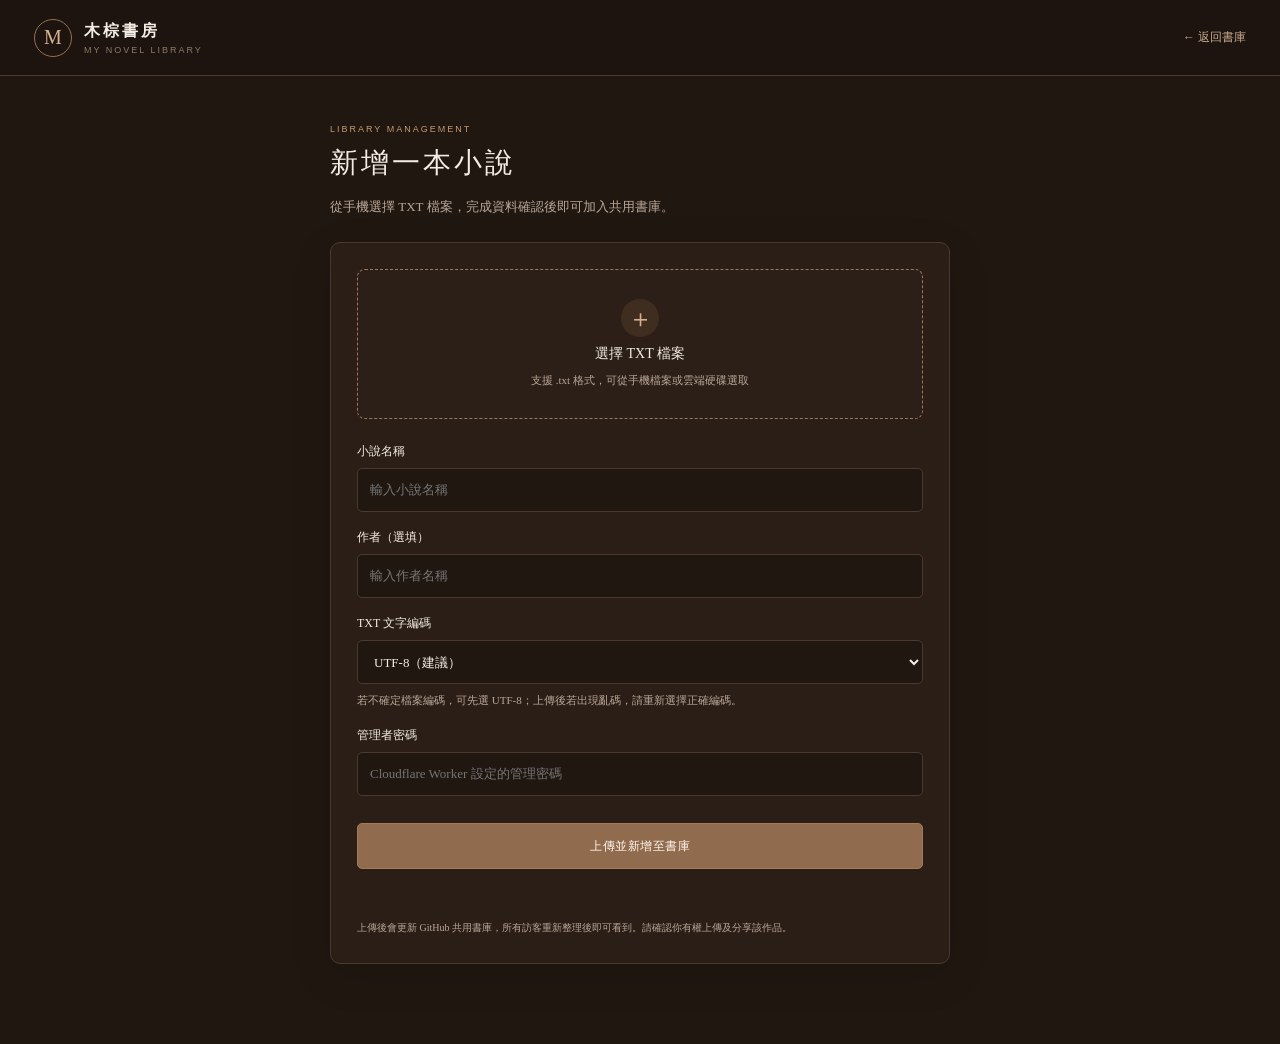
==== admin.html @ bf8888b6 "Add files via upload" ====
<!DOCTYPE html>
<html lang="zh-Hant">
<head>
  <meta charset="UTF-8"><meta name="viewport" content="width=device-width, initial-scale=1.0"><meta name="theme-color" content="#211711">
  <title>新增小說｜木棕書房</title><link rel="stylesheet" href="css/style.css"><link rel="stylesheet" href="css/admin.css">
</head>
<body class="admin-page">
  <header class="topbar admin-topbar"><a class="brand" href="index.html"><span class="brand-mark">M</span><span><strong>木棕書房</strong><small>MY NOVEL LIBRARY</small></span></a><a class="admin-back" href="index.html">← 返回書庫</a></header>
  <main class="admin-main">
    <div class="admin-intro"><span class="eyebrow">LIBRARY MANAGEMENT</span><h1>新增一本小說</h1><p>從手機選擇 TXT 檔案，完成資料確認後即可加入共用書庫。</p></div>
    <form class="upload-card" id="uploadForm">
      <label class="upload-drop" for="novelFile"><span class="upload-symbol">＋</span><strong id="filePrompt">選擇 TXT 檔案</strong><small id="fileMeta">支援 .txt 格式，可從手機檔案或雲端硬碟選取</small><input id="novelFile" type="file" accept=".txt,text/plain" required></label>
      <div class="admin-field"><label for="novelTitle">小說名稱</label><input id="novelTitle" maxlength="160" placeholder="輸入小說名稱" required></div>
      <div class="admin-field"><label for="novelAuthor">作者（選填）</label><input id="novelAuthor" maxlength="100" placeholder="輸入作者名稱"></div>
      <div class="admin-field"><label for="fileEncoding">TXT 文字編碼</label><select id="fileEncoding"><option value="utf-8">UTF-8（建議）</option><option value="gb18030">簡體中文常見編碼（GBK／GB18030）</option><option value="big5">繁體中文（Big5）</option><option value="utf-16le">UTF-16 LE</option><option value="utf-16be">UTF-16 BE</option></select><small>若不確定檔案編碼，可先選 UTF-8；上傳後若出現亂碼，請重新選擇正確編碼。</small></div>
      <div class="admin-field"><label for="adminPassword">管理者密碼</label><input id="adminPassword" type="password" autocomplete="current-password" placeholder="Cloudflare Worker 設定的管理密碼" required></div>
      <div class="upload-progress hidden" id="uploadProgress"><div class="progress-track"><span id="progressFill"></span></div><small id="progressLabel">準備上傳…</small></div>
      <button class="primary-button upload-submit" id="uploadButton" type="submit">上傳並新增至書庫</button>
      <p class="upload-message" id="uploadMessage" role="status"></p>
      <p class="admin-footnote">上傳後會更新 GitHub 共用書庫，所有訪客重新整理後即可看到。請確認你有權上傳及分享該作品。</p>
    </form>
  </main>
  <script src="js/upload-config.js"></script><script src="js/upload.js"></script>
</body></html>
---- css/style.css ----
:root{--bg:#211711;--panel:#2b1e17;--panel2:#34251c;--line:#4b382c;--text:#f3ece4;--muted:#b9a797;--soft:#8f7968;--accent:#c49a70;--accent2:#8d6548;--reader-font:19px;--reader-line:2.1}
*{box-sizing:border-box}body{margin:0;background:var(--bg);color:var(--text);font-family:"Noto Serif TC","Microsoft JhengHei",serif;min-height:100vh}
button,input{font:inherit}button{cursor:pointer;color:inherit}.topbar{height:76px;border-bottom:1px solid var(--line);display:flex;align-items:center;justify-content:space-between;padding:0 34px;background:#1d140f;position:sticky;top:0;z-index:5}
.brand{display:flex;align-items:center;gap:12px;color:var(--text);text-decoration:none}.brand-mark{width:38px;height:38px;border:1px solid #947052;border-radius:50%;display:grid;place-items:center;color:#d6b28f;font-size:20px}.brand strong{display:block;font-size:16px;letter-spacing:3px;font-weight:600}.brand small{display:block;color:var(--soft);font:9px Arial;letter-spacing:2px;margin-top:3px}
.top-actions{display:flex;align-items:center;gap:9px}.local-indicator{font:11px sans-serif;color:#b9a797;margin-right:12px}.local-indicator i{display:inline-block;width:6px;height:6px;border-radius:50%;background:#8da17c;margin-right:7px}
.icon-button{border:1px solid transparent;background:transparent;color:#d4c3b5;border-radius:7px;min-width:36px;height:36px;font:18px sans-serif}.icon-button:hover{background:#3b2a20;border-color:#5b4433}
.app-shell{display:flex;min-height:calc(100vh - 76px)}.sidebar{width:310px;flex:0 0 310px;background:var(--panel);border-right:1px solid var(--line);padding:28px 22px 18px;display:flex;flex-direction:column;min-height:calc(100vh - 76px)}
.sidebar-heading{display:flex;align-items:end;justify-content:space-between;margin-bottom:22px}.eyebrow{font:9px Arial,sans-serif;letter-spacing:2px;color:var(--accent);display:block}.sidebar h2{font-size:22px;font-weight:500;letter-spacing:2px;margin:7px 0 0}.book-count{font:11px sans-serif;color:var(--muted)}
.search-box{height:40px;border:1px solid #574333;background:#241913;border-radius:6px;display:flex;align-items:center;padding:0 11px;gap:8px;color:var(--muted)}.search-box span{font-size:21px}.search-box input{background:none;border:0;outline:0;color:var(--text);width:100%;font-size:12px}.search-box input::placeholder{color:#8f7b6b}
.sidebar-tools{display:flex;gap:7px;margin:13px 0 18px}.primary-button,.secondary-button{border-radius:5px;padding:10px 12px;font-size:12px;letter-spacing:.5px}.primary-button{background:#916b4d;border:1px solid #a47b59;color:#fff8f0}.primary-button:hover{background:#a17a59}.secondary-button{background:transparent;border:1px solid #72563f;color:#d7c5b5}.secondary-button:hover{background:#443126}.sidebar-tools .primary-button{flex:1}.sidebar-tools .secondary-button{white-space:nowrap}
.filter-row{display:flex;gap:6px;border-bottom:1px solid var(--line);padding-bottom:12px}.filter{border:0;background:transparent;color:#a99482;padding:6px 9px;border-radius:4px;font-size:11px}.filter.active,.filter:hover{background:#4a3527;color:#f3e7da}
.library-list{padding-top:10px;flex:1;overflow:auto}.book-item{display:flex;align-items:center;gap:10px;padding:11px 9px;border-radius:5px;cursor:pointer;margin-bottom:3px;border:1px solid transparent}.book-item:hover{background:#3b2a20}.book-item.active{background:#493426;border-color:#604832}.book-cover{width:30px;height:38px;flex:0 0 30px;background:linear-gradient(145deg,#8c674a,#4e3425);border:1px solid #a17b5c;border-radius:2px;display:grid;place-items:center;color:#e8d3bd;font-size:12px}.book-info{min-width:0;flex:1}.book-title{font-size:12px;color:#e8ded4;white-space:nowrap;overflow:hidden;text-overflow:ellipsis}.book-sub{font:10px sans-serif;color:#9c8878;margin-top:4px}.book-fav{color:#d3a87c;font-size:13px}
.empty-library{text-align:center;padding:35px 8px;color:#ad9988}.empty-icon{font-size:28px;color:#86694f}.empty-library p{font-size:13px;margin:10px 0 5px}.empty-library small{font-size:10px}
.sidebar-bottom{border-top:1px solid var(--line);padding-top:15px}.privacy-note{display:flex;gap:9px;color:#b6a18f}.privacy-note>span{font-size:17px;color:#a58a6d}.privacy-note strong{font-size:10px;font-weight:500;display:block}.privacy-note small{font:10px/1.6 sans-serif;color:#8e7b6d;display:block;margin-top:4px}.text-button{background:none;border:0;color:#b99a7c;font-size:11px;padding:8px 0}.text-button:hover{color:#f0d7bd}.sidebar-bottom>.text-button{margin-top:9px;color:#8e7868}
.main-area{flex:1;min-width:0;background:radial-gradient(ellipse at 50% 20%,#302118 0%,#211711 65%)}
.welcome-panel{min-height:calc(100vh - 76px);display:grid;place-items:center;position:relative;overflow:hidden;padding:55px 25px}.welcome-content{position:relative;z-index:1;text-align:center;max-width:520px}.welcome-content h1{font-size:39px;line-height:1.65;font-weight:500;letter-spacing:5px;margin:20px 0}.welcome-content p{color:#bba99a;font-size:13px;line-height:2.1}.welcome-actions{display:flex;justify-content:center;gap:9px;margin-top:28px}.large{padding:13px 20px}.welcome-hint{display:block;color:#7f6b5c;font-size:10px;margin-top:18px}.welcome-decoration{position:absolute;right:7%;bottom:8%;font:700 clamp(45px,8vw,110px)/.88 Arial,sans-serif;color:rgba(201,166,130,.045);letter-spacing:-5px;transform:rotate(-8deg);pointer-events:none}
.reader{max-width:1200px;margin:0 auto;padding:30px 6% 55px}.hidden{display:none!important}.reader-topline{display:flex;justify-content:space-between;align-items:center;border-bottom:1px solid #49372b;padding-bottom:15px}.breadcrumbs{font-size:11px;color:#9f8a79}.breadcrumbs b{margin:0 9px;color:#67503d}.breadcrumbs span:last-child{color:#d6c3b2}.reader-actions{display:flex;gap:5px}.reader-heading{text-align:center;padding:44px 0 30px}.reader-heading h1{font-size:30px;font-weight:500;letter-spacing:3px;margin:12px 0}.reader-heading p{font-size:11px;color:#9f8b7a}.reading-progress{height:2px;background:#49372b;max-width:780px;margin:0 auto 25px}.reading-progress div{height:100%;width:0;background:#bd946d;transition:width .2s}
.reader-body{display:grid;grid-template-columns:160px minmax(0,720px);justify-content:center;gap:48px}.chapter-nav{position:sticky;top:105px;align-self:start;max-height:65vh;overflow:auto}.chapter-label{font-size:10px;color:#b99a7c;letter-spacing:1px;display:block;margin-bottom:12px}.chapter-link{display:block;width:100%;text-align:left;padding:7px 8px;border:0;border-left:1px solid #5a4433;background:none;color:#a99483;font-size:10px;line-height:1.5}.chapter-link:hover{color:#f2dfcc;border-left-color:#c59a71}.chapter-nav small{color:#806e60;font-size:10px}
.novel-content{font-size:var(--reader-font);line-height:var(--reader-line);letter-spacing:.35px;color:#eee5dc;white-space:pre-wrap;overflow-wrap:anywhere;word-break:normal;padding:0 4px 70px}.novel-content .chapter-heading{color:#d8b894;font-size:1.12em;display:block;margin:2.4em 0 1.2em;font-weight:600;scroll-margin-top:100px}.novel-content p{margin:0 0 1.25em}.reader-footer{max-width:780px;margin:0 auto;border-top:1px solid #49372b;display:flex;justify-content:space-between;align-items:center;color:#947f6e;font:10px sans-serif;padding-top:14px}
.settings-popover{position:fixed;right:28px;top:68px;width:245px;background:#34251c;border:1px solid #6a503b;box-shadow:0 12px 35px #0008;border-radius:8px;padding:16px;z-index:10}.popover-title{font-size:13px;display:flex;justify-content:space-between;margin-bottom:16px}.close-button{background:none;border:0;color:#cbb7a5;font-size:20px}.settings-popover label{display:block;color:#c8b5a4;font-size:11px;margin:15px 0}.setting-control{display:flex;align-items:center;justify-content:space-between;margin-top:9px}.setting-control button{background:#4b3527;border:1px solid #6a503b;border-radius:4px;width:30px;height:27px}.setting-control span{font:11px sans-serif;color:#e8d8c8}.theme-options{display:flex;gap:10px;margin-top:10px}.theme-swatch{width:30px;height:30px;border-radius:50%;border:2px solid transparent}.theme-swatch.selected{outline:1px solid #d2b18e;outline-offset:3px}.theme-swatch[data-theme=coffee]{background:#211711}.theme-swatch[data-theme=black]{background:#050505}.theme-swatch[data-theme=paper]{background:#e9dfcf}
.toast{position:fixed;bottom:25px;left:50%;transform:translate(-50%,15px);background:#493426;border:1px solid #806044;color:#f4e8dc;padding:10px 17px;border-radius:6px;font-size:11px;opacity:0;pointer-events:none;transition:.25s;z-index:20}.toast.show{opacity:1;transform:translate(-50%,0)}
.mobile-menu{display:none}
body.theme-black{--bg:#101010;--panel:#181818;--panel2:#222;--line:#383838}.theme-black .main-area{background:#101010}.theme-black .novel-content{color:#eee}.theme-black .sidebar{background:#181818}
body.theme-paper{--bg:#e9dfcf;--panel:#e1d4c2;--panel2:#d8c9b6;--line:#c4b39e;--text:#3b2b20;--muted:#766453}.theme-paper .topbar{background:#e1d4c2}.theme-paper .brand,.theme-paper .icon-button{color:#4b382b}.theme-paper .main-area{background:#e9dfcf}.theme-paper .reader-heading h1,.theme-paper .novel-content{color:#3b2b20}.theme-paper .breadcrumbs,.theme-paper .reader-heading p{color:#776554}.theme-paper .sidebar{background:#e1d4c2}.theme-paper .book-title{color:#49372b}.theme-paper .search-box{background:#eee5d8}.theme-paper .search-box input{color:#3b2b20}
@media(max-width:800px){.sidebar{width:270px;flex-basis:270px}.reader-body{grid-template-columns:125px minmax(0,1fr);gap:25px}.reader{padding-left:4%;padding-right:4%}}
@media(max-width:620px){.topbar{height:64px;padding:0 14px}.mobile-menu{display:block;margin-right:8px}.brand{margin-right:auto}.local-indicator{font-size:0;margin-right:0}.local-indicator i{width:7px;height:7px}.app-shell{min-height:calc(100vh - 64px)}.sidebar{position:fixed;z-index:8;top:64px;bottom:0;left:0;width:min(86vw,320px);transform:translateX(-105%);transition:transform .25s;box-shadow:12px 0 30px #0006}.sidebar.open{transform:translateX(0)}.welcome-panel{min-height:calc(100vh - 64px)}.welcome-content h1{font-size:30px}.welcome-actions{flex-direction:column;align-items:stretch}.reader{padding:20px 18px 40px}.reader-heading{padding:30px 0 20px}.reader-heading h1{font-size:24px}.reader-body{display:block}.chapter-nav{position:static;max-height:none;margin-bottom:25px;border:1px solid #4b382c;border-radius:6px;padding:12px}.chapter-nav #chapterList{display:flex;overflow:auto;gap:5px}.chapter-link{white-space:nowrap;border-left:0;border-bottom:1px solid #5a4433;width:auto}.novel-content{padding:0 1px 50px}.reader-footer{margin-top:15px}.settings-popover{right:12px;top:60px}.sidebar-bottom{padding-bottom:12px}}

/* Password entrance */
.login-screen{min-height:100vh;display:grid;place-items:center;padding:28px;background:radial-gradient(ellipse at 50% 38%,#38271c 0%,#211711 58%,#1a120e 100%)}
.login-card{width:min(100%,420px);padding:48px 42px 38px;text-align:center;background:rgba(43,30,23,.88);border:1px solid #5a4331;border-radius:10px;box-shadow:0 24px 80px #0005}
.login-mark{width:58px;height:58px;border:1px solid #947052;border-radius:50%;display:grid;place-items:center;margin:0 auto 24px;color:#d6b28f;font-size:27px}
.login-card h1{font-size:30px;font-weight:500;letter-spacing:7px;margin:13px 0 12px}.login-card p{font-size:12px;line-height:2;color:#bba99a;margin:0 0 27px}.login-form{text-align:left}.login-form label{display:block;color:#c8b5a4;font-size:11px;margin-bottom:8px}.login-form input{width:100%;height:45px;padding:0 13px;background:#201610;border:1px solid #624a36;border-radius:5px;color:#f3ece4;outline:none;font-size:13px}.login-form input:focus{border-color:#c49a70;box-shadow:0 0 0 2px #c49a7022}.login-button{width:100%;margin-top:13px;height:44px}.login-error{min-height:20px;margin-top:9px;color:#e0a08e;font-size:11px;text-align:center}.login-card>small{display:block;margin-top:20px;color:#806b59;font:9px Arial;letter-spacing:1.5px}.sidebar-footnote{font:10px/1.6 sans-serif;color:#806e60;margin-top:12px}.top-actions{gap:12px}.is-favorite{color:#e1ae83!important}.theme-paper .login-card{background:#e1d4c2;border-color:#b9a58d}.theme-paper .login-card h1,.theme-paper .login-form label{color:#49372b}.theme-paper .login-card p{color:#766453}.theme-paper .login-form input{background:#eee5d8;color:#3b2b20;border-color:#c4b39e}
@media(max-width:620px){.login-card{padding:38px 25px 30px}.login-card h1{font-size:27px}.sidebar-footnote{padding-bottom:10px}}

.encoding-select{display:block;width:100%;margin-top:8px;padding:8px 9px;background:#211711;color:#eadccd;border:1px solid #6a503b;border-radius:5px;font:12px sans-serif;outline:none}
.encoding-select:focus{border-color:#c49b70}
.encoding-help{display:block;margin-top:7px;color:#a9927e;font-size:10px;line-height:1.6}

/* Reading comfort updates: persistent controls, collapsible library, responsive layout */
.mobile-menu{display:inline-grid;place-items:center;margin-right:12px}
.reader{max-width:1200px}
.reader-toolbar{position:sticky;top:76px;z-index:4;display:flex;align-items:center;justify-content:center;gap:14px;flex-wrap:wrap;margin:12px auto 0;padding:10px 14px;background:rgba(43,30,23,.96);border:1px solid #5b4433;border-radius:8px;box-shadow:0 8px 22px #0003;backdrop-filter:blur(10px)}
.toolbar-caption{font-size:11px;color:#d1b18f;letter-spacing:1px}
.toolbar-group{display:flex;align-items:center;gap:7px;color:#bda995;font-size:11px}
.toolbar-group button{width:27px;height:26px;border:1px solid #6a503b;border-radius:4px;background:#4b3527;color:#f1e5d8}
.toolbar-group strong{min-width:38px;text-align:center;color:#eee0d0;font:11px sans-serif}
.toolbar-encoding{display:flex;align-items:center;gap:7px;color:#bda995;font-size:11px}
.reader-toolbar .encoding-select{width:auto;min-width:130px;margin:0;padding:6px 8px}
.toolbar-themes{display:flex;align-items:center;gap:9px;padding-left:5px}
.toolbar-themes .theme-swatch{width:21px;height:21px}
.page-jump-controls{position:fixed;right:22px;bottom:26px;z-index:9;display:flex;flex-direction:column;gap:8px}
.page-jump-controls button{width:42px;height:42px;border:1px solid #8b6a4d;border-radius:50%;background:rgba(52,37,28,.94);color:#f2dfcc;font-size:21px;box-shadow:0 4px 14px #0005;backdrop-filter:blur(8px)}
.page-jump-controls button:hover{background:#765337}
.chapter-nav.is-hidden{display:none!important}
.reader-body.no-chapters{grid-template-columns:minmax(0,780px);gap:0}
.reader-body.no-chapters .novel-content{width:100%}
.novel-content p{content-visibility:auto;contain-intrinsic-size:auto 3em}
#appRoot.sidebar-collapsed .sidebar{display:none}
#appRoot.sidebar-collapsed .main-area{width:100%}
#appRoot.sidebar-collapsed .reader{max-width:1040px}
#appRoot.sidebar-collapsed .reader-body{grid-template-columns:minmax(0,780px);gap:0}
#appRoot.sidebar-collapsed .chapter-nav{display:none}
.theme-black .reader-toolbar{background:rgba(24,24,24,.97);border-color:#444}
.theme-paper .reader-toolbar{background:rgba(225,212,194,.97);border-color:#c4b39e}
.theme-paper .toolbar-group,.theme-paper .toolbar-encoding,.theme-paper .toolbar-caption{color:#594332}
.theme-paper .toolbar-group strong{color:#3b2b20}
.theme-paper .toolbar-group button{background:#d2c0aa;color:#3b2b20;border-color:#b49e83}
.theme-paper .reader-toolbar .encoding-select{background:#eee5d8;color:#3b2b20;border-color:#c4b39e}
.theme-paper .page-jump-controls button{background:rgba(225,212,194,.96);color:#49372b;border-color:#b49e83}
@media(max-width:800px){.reader-toolbar{top:64px;gap:9px;padding:9px}.toolbar-caption{display:none}.reader{max-width:100%}}
@media(max-width:620px){
  .topbar{position:sticky;top:0;z-index:10}
  .mobile-menu{display:inline-grid;flex:0 0 36px}
  .app-shell{display:block}
  .sidebar{top:64px;z-index:12;width:min(86vw,330px);height:calc(100dvh - 64px);min-height:0;overflow:hidden}
  .sidebar.open{transform:translateX(0)}
  .main-area{width:100%;min-height:calc(100dvh - 64px)}
  .reader{padding:14px 14px 35px}
  .reader-toolbar{position:sticky;top:64px;justify-content:space-between;gap:8px;margin:8px 0 0;padding:8px;background:rgba(43,30,23,.98)}
  .toolbar-group{gap:5px;font-size:10px}
  .toolbar-group button{width:26px;height:27px}
  .toolbar-group strong{min-width:34px;font-size:10px}
  .toolbar-encoding{flex:1 1 100%;justify-content:space-between}
  .reader-toolbar .encoding-select{flex:1;max-width:70%;min-width:0}
  .toolbar-themes{gap:10px}
  .toolbar-themes .theme-swatch{width:19px;height:19px}
  .reader-heading{padding:24px 0 18px}
  .reader-heading h1{font-size:22px;line-height:1.6;letter-spacing:1px;overflow-wrap:anywhere}
  .reader-body{display:block}
  .chapter-nav{margin-bottom:18px;padding:10px}
  .novel-content{font-size:var(--reader-font);line-height:var(--reader-line);letter-spacing:.15px;padding:0 0 60px}
  .page-jump-controls{right:12px;bottom:16px;gap:7px}
  .page-jump-controls button{width:38px;height:38px;font-size:19px}
  .reader-footer{font-size:9px}
  #appRoot.sidebar-collapsed .reader-body{display:block}
}
@media(prefers-reduced-motion:reduce){*,*::before,*::after{scroll-behavior:auto!important;transition:none!important}}

#appRoot.hidden ~ .page-jump-controls{display:none}


/* V3 refinements: floating reader settings and persistent library header */
@media (min-width:621px){
  .sidebar{position:sticky;top:76px;height:calc(100vh - 76px);min-height:0;align-self:flex-start;overflow:hidden}
  .sidebar-heading,.sidebar>.search-box,.sidebar>.filter-row{flex:0 0 auto}
  .library-list{min-height:0}
}
.reader-toolbar{position:fixed;top:50%;right:78px;transform:translateY(-50%);width:min(330px,calc(100vw - 110px));max-height:min(78vh,680px);overflow:auto;display:none;flex-direction:column;align-items:stretch;justify-content:flex-start;gap:14px;margin:0;padding:17px;background:rgba(43,30,23,.98);z-index:14}
.reader-toolbar.open{display:flex}
.reader-toolbar .toolbar-group{justify-content:space-between}
.reader-toolbar .toolbar-encoding{justify-content:space-between;flex-wrap:wrap}
.reader-toolbar .encoding-select{flex:1;min-width:0}
.reader-toolbar .toolbar-themes{justify-content:flex-start;padding:0}
.settings-fab{position:fixed;right:22px;top:50%;transform:translateY(-50%);z-index:15;width:46px;height:46px;border-radius:50%;border:1px solid #a17b5c;background:rgba(52,37,28,.97);color:#f2dfcc;font:600 15px Georgia,serif;letter-spacing:-1px;box-shadow:0 4px 16px #0006;backdrop-filter:blur(8px)}
.settings-fab:hover,.settings-fab[aria-expanded="true"]{background:#765337}
.theme-paper .settings-fab{background:rgba(225,212,194,.98);color:#49372b;border-color:#b49e83}
#appRoot.sidebar-collapsed .sidebar{display:none}
@media(max-width:620px){
  .sidebar{position:fixed;display:flex;top:64px;left:0;bottom:0;height:calc(100dvh - 64px);min-height:0;overflow:hidden}
  #appRoot.sidebar-collapsed .sidebar{display:flex!important;transform:translateX(-105%)}
  #appRoot.sidebar-collapsed .sidebar.open{transform:translateX(0)}
  .sidebar-heading{position:sticky;top:0;z-index:2;background:var(--panel);padding:0 0 12px;margin:0 0 12px}
  .sidebar>.search-box{position:sticky;top:55px;z-index:2;background:var(--panel);padding-bottom:10px}
  .sidebar>.filter-row{position:sticky;top:105px;z-index:2;background:var(--panel);padding:0 0 12px}
  .library-list{min-height:0;overflow-y:auto;overscroll-behavior:contain}
  .reader-toolbar{top:50%;right:64px;width:min(300px,calc(100vw - 82px));max-height:72dvh;transform:translateY(-50%);gap:12px;padding:14px}
  .settings-fab{right:12px;width:42px;height:42px}
  .reader-toolbar .toolbar-caption{display:block}
  .reader-toolbar .toolbar-encoding{flex:0 0 auto}
  .reader-toolbar .encoding-select{max-width:62%}
  .page-jump-controls{right:12px;bottom:14px}
}

/* V5: translucent floating controls for clearer reading visibility */
.settings-fab,
.page-jump-controls button{
  background:rgba(52,37,28,.48);
  border-color:rgba(193,157,120,.58);
  box-shadow:0 3px 12px rgba(0,0,0,.22);
  backdrop-filter:blur(5px);
  -webkit-backdrop-filter:blur(5px);
}
.settings-fab:hover,.settings-fab[aria-expanded="true"],
.page-jump-controls button:hover{
  background:rgba(118,83,55,.78);
}
.theme-paper .settings-fab,
.theme-paper .page-jump-controls button{
  background:rgba(225,212,194,.58);
  border-color:rgba(180,158,131,.72);
}

/* V6: reduce the default floating-control background opacity to 10% */
.settings-fab,
.page-jump-controls button{
  background:rgba(52,37,28,.10);
}
.theme-paper .settings-fab,
.theme-paper .page-jump-controls button{
  background:rgba(225,212,194,.10);
}

/* Mobile-friendly library management entry */
.manage-link{display:inline-flex;align-items:center;justify-content:center;padding:8px 11px;border:1px solid #806147;border-radius:6px;color:#d9b895;text-decoration:none;font-size:11px;white-space:nowrap;transition:.2s}
.manage-link:hover{background:#765337;color:#fff}
@media(max-width:620px){.top-actions{gap:6px}.local-indicator{display:none}.manage-link{font-size:10px;padding:7px 9px}}
---- css/admin.css ----
.admin-page{min-height:100vh;background:var(--bg);color:var(--text)}.admin-topbar{justify-content:space-between}.admin-back{color:#c6a98e;text-decoration:none;font-size:12px}.admin-main{width:min(620px,calc(100% - 32px));margin:48px auto 80px}.admin-intro{margin-bottom:24px}.admin-intro h1{font-size:28px;font-weight:500;letter-spacing:3px;margin:10px 0}.admin-intro p{color:var(--muted);font-size:13px;line-height:1.8}.upload-card{padding:26px;background:var(--panel);border:1px solid var(--line);border-radius:10px;box-shadow:0 12px 40px #0002}.upload-drop{display:flex;min-height:150px;align-items:center;justify-content:center;flex-direction:column;gap:8px;border:1px dashed #9b795d;border-radius:8px;background:#34251c33;text-align:center;padding:20px;cursor:pointer;margin-bottom:24px}.upload-drop input{position:absolute;width:1px;height:1px;opacity:0}.upload-symbol{display:grid;place-items:center;width:38px;height:38px;border-radius:50%;background:#8a654733;color:#d5b08d;font-size:25px}.upload-drop strong{font-size:14px;font-weight:500}.upload-drop small,.admin-field small{font-size:11px;line-height:1.7;color:var(--muted)}.admin-field{margin:17px 0}.admin-field>label{display:block;font-size:12px;color:var(--text);margin-bottom:8px}.admin-field input,.admin-field select{box-sizing:border-box;width:100%;height:44px;padding:0 12px;border:1px solid var(--line);border-radius:5px;background:var(--bg);color:var(--text);font-size:13px;font-family:inherit;outline:none}.admin-field input:focus,.admin-field select:focus{border-color:#b18a65;box-shadow:0 0 0 2px #b18a6522}.admin-field small{display:block;margin-top:7px}.upload-submit{width:100%;height:46px;margin-top:10px}.upload-submit:disabled{opacity:.55;cursor:wait}.upload-message{min-height:20px;text-align:center;font-size:12px;line-height:1.7;margin:12px 0 0}.upload-message.success{color:#9fbd91}.upload-message.error{color:#e0a08e}.upload-progress{margin:14px 0}.progress-track{height:5px;border-radius:5px;background:#ffffff18;overflow:hidden}.progress-track span{display:block;width:0;height:100%;background:#b58b64;transition:width .2s}.upload-progress small{display:block;margin-top:7px;color:var(--muted);font-size:11px}.admin-footnote{font-size:10px;line-height:1.8;color:var(--muted);margin:18px 0 0}@media(max-width:620px){.admin-main{margin:30px auto 50px}.upload-card{padding:19px}.admin-intro h1{font-size:24px}.upload-drop{min-height:135px}}
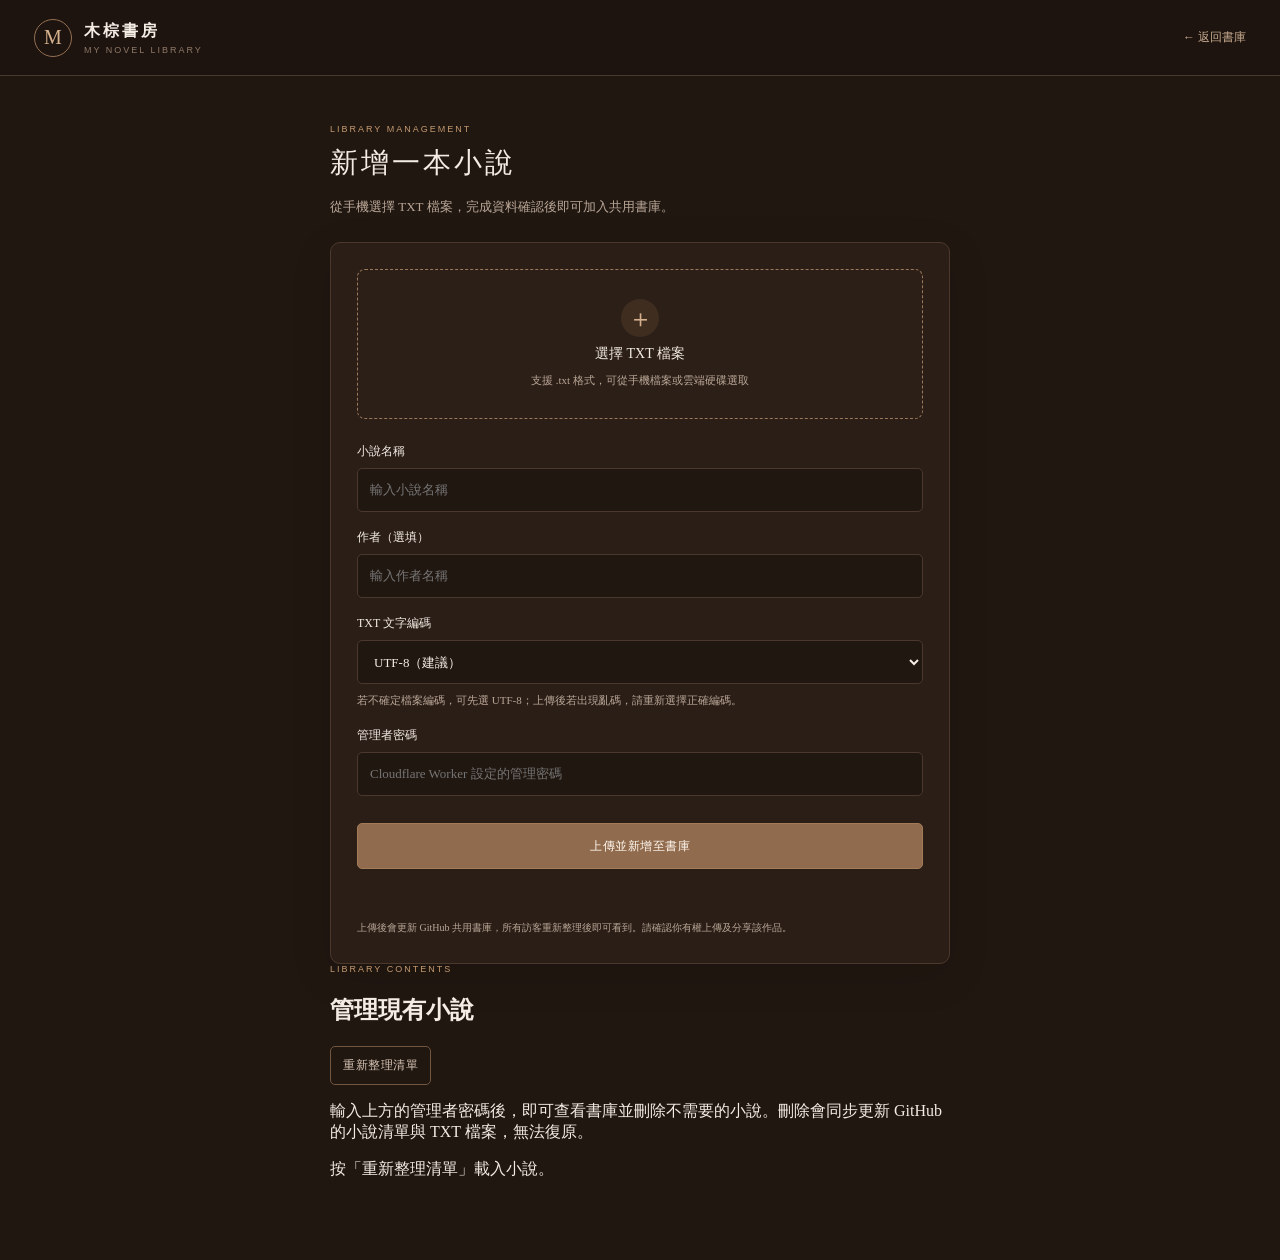
==== commit 677b856c: "Update admin.html" ====
--- a/admin.html
+++ b/admin.html
@@ -19,6 +19,16 @@
       <p class="upload-message" id="uploadMessage" role="status"></p>
       <p class="admin-footnote">上傳後會更新 GitHub 共用書庫，所有訪客重新整理後即可看到。請確認你有權上傳及分享該作品。</p>
     </form>
+
+    <section class="library-card" aria-labelledby="libraryHeading">
+      <div class="library-heading">
+        <div><span class="eyebrow">LIBRARY CONTENTS</span><h2 id="libraryHeading">管理現有小說</h2></div>
+        <button class="secondary-button" id="refreshBooks" type="button">重新整理清單</button>
+      </div>
+      <p class="library-hint">輸入上方的管理者密碼後，即可查看書庫並刪除不需要的小說。刪除會同步更新 GitHub 的小說清單與 TXT 檔案，無法復原。</p>
+      <p class="library-message" id="libraryMessage" role="status"></p>
+      <div class="book-list" id="bookList"><p class="empty-books">按「重新整理清單」載入小說。</p></div>
+    </section>
   </main>
   <script src="js/upload-config.js"></script><script src="js/upload.js"></script>
 </body></html>
